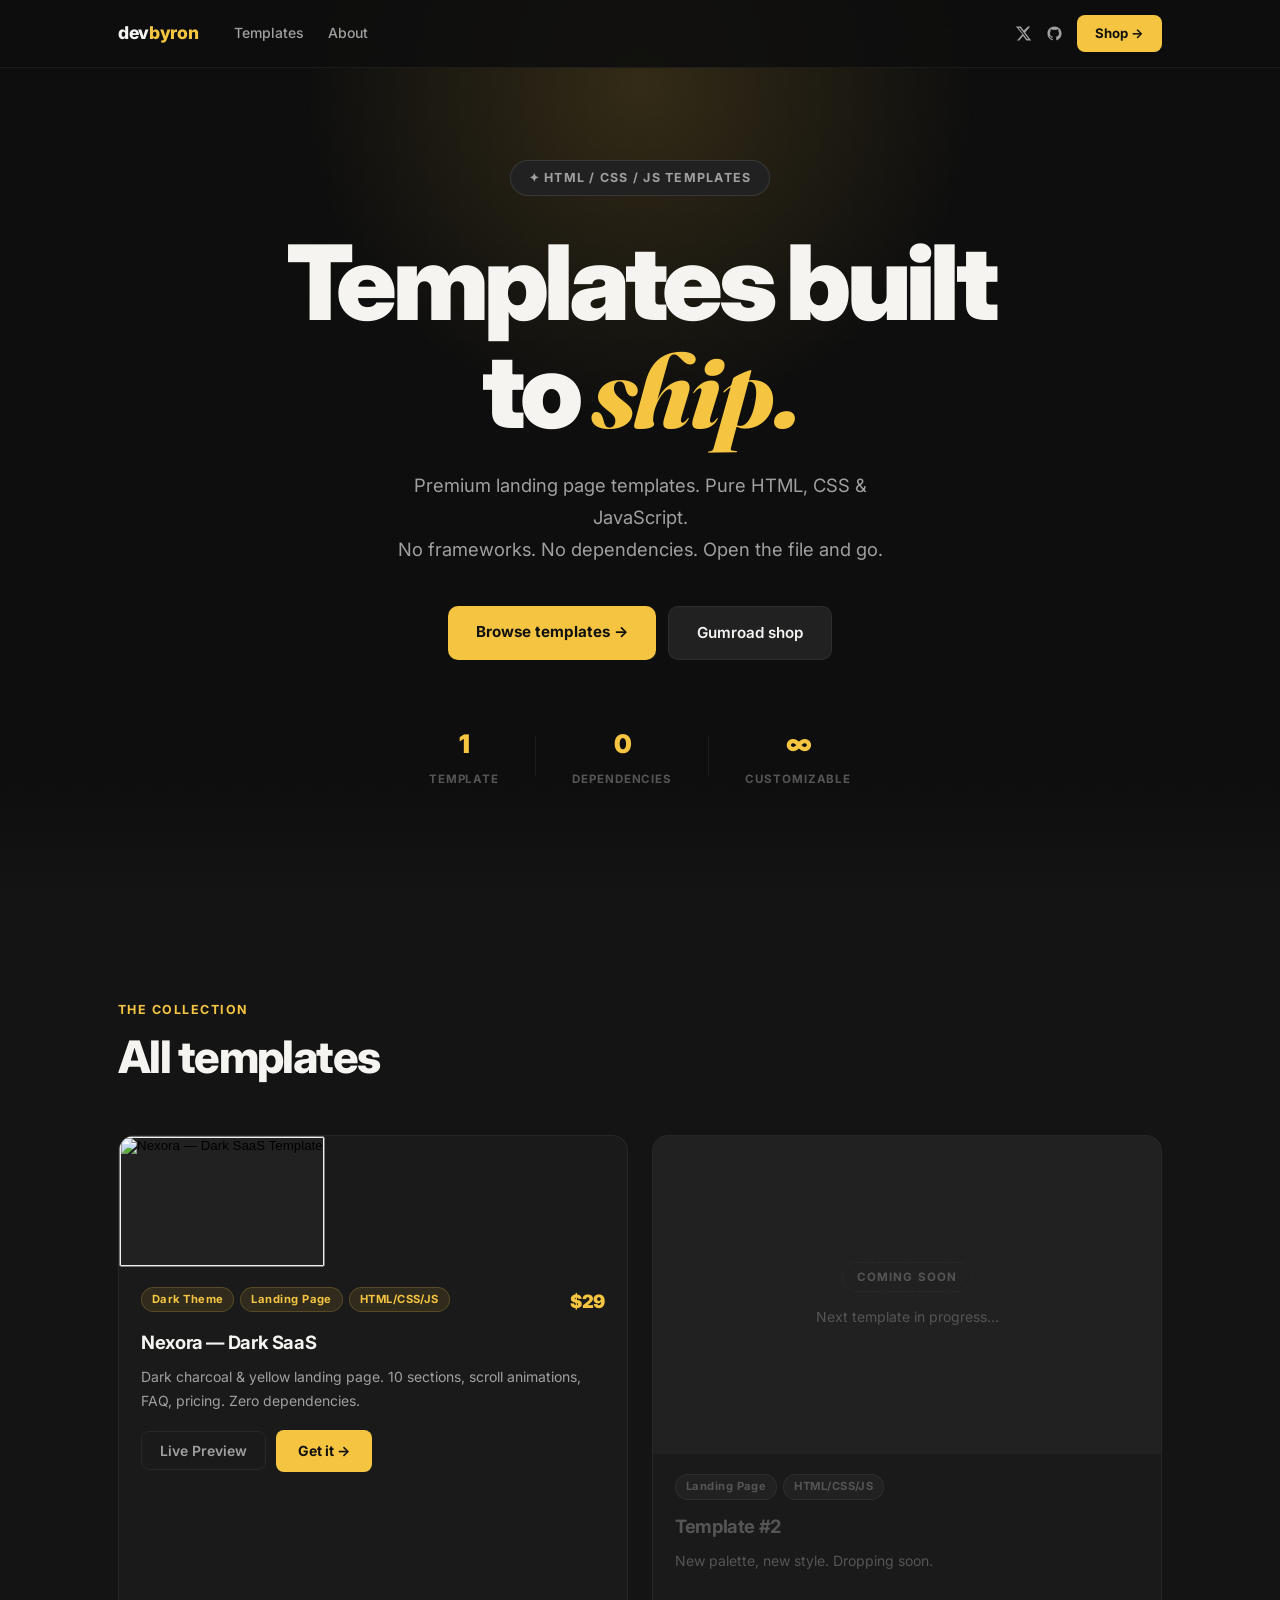
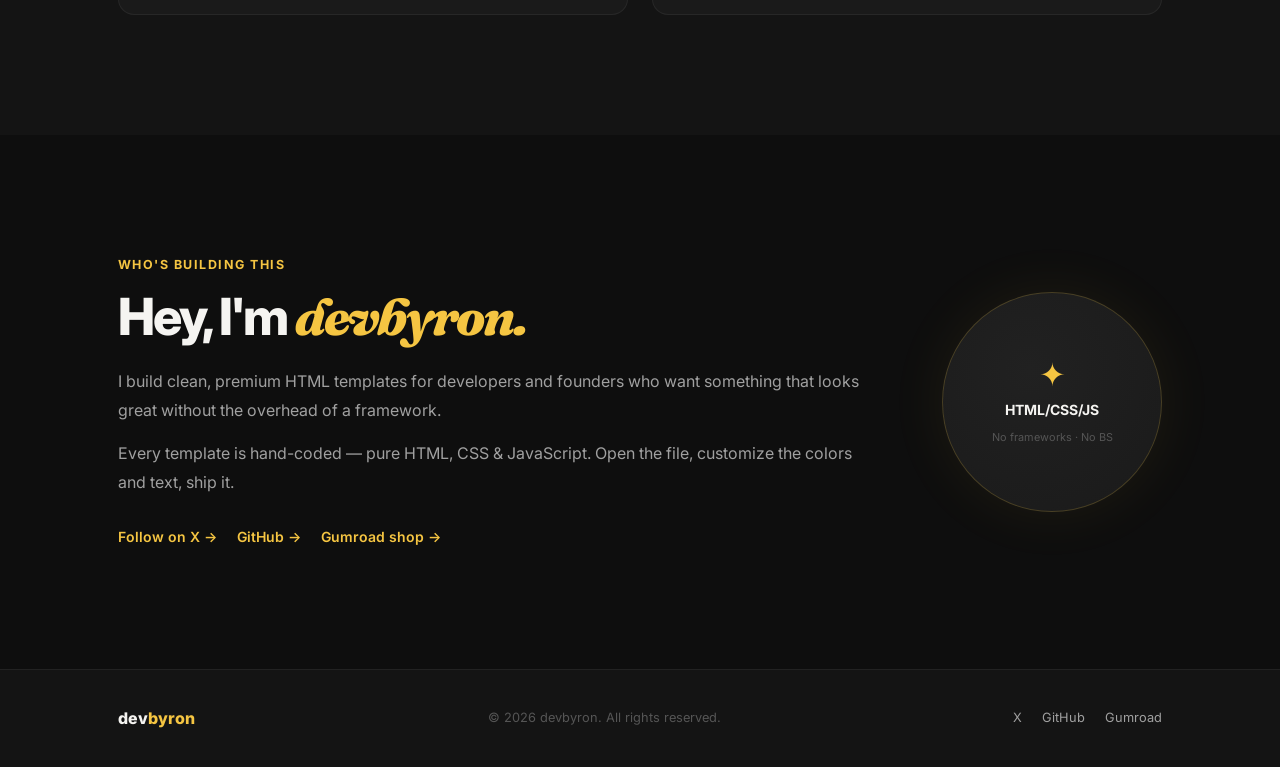
==== index.html @ 650db025 "Add files via upload" ====
<!DOCTYPE html>
<html lang="en">
<head>
  <meta charset="UTF-8">
  <meta name="viewport" content="width=device-width, initial-scale=1.0">
  <title>devbyron — HTML/CSS Templates</title>
  <meta name="description" content="Premium HTML/CSS/JS templates by devbyron. No frameworks. No dependencies. Just open and ship.">
  <link rel="preconnect" href="https://fonts.googleapis.com">
  <link rel="preconnect" href="https://fonts.gstatic.com" crossorigin>
  <link href="https://fonts.googleapis.com/css2?family=Inter:wght@400;500;600;700;800;900&family=Fraunces:ital,opsz,wght@1,9..144,700;1,9..144,800&display=swap" rel="stylesheet">
  <link rel="stylesheet" href="style.css">
</head>
<body>

<!-- ═══ NAVBAR ═══ -->
<nav class="navbar" id="navbar">
  <div class="nav-inner">
    <a href="#" class="nav-logo">dev<span>byron</span></a>
    <div class="nav-links" id="navLinks">
      <a href="#templates">Templates</a>
      <a href="#about">About</a>
    </div>
    <div class="nav-social" id="navSocial">
      <a href="https://x.com/devbyron_" target="_blank" class="social-link" aria-label="X/Twitter">
        <svg width="17" height="17" viewBox="0 0 24 24" fill="currentColor"><path d="M18.244 2.25h3.308l-7.227 8.26 8.502 11.24H16.17l-4.714-6.231-5.401 6.231H2.748l7.73-8.835L1.254 2.25H8.08l4.259 5.626L18.244 2.25zm-1.161 17.52h1.833L7.084 4.126H5.117L17.083 19.77z"/></svg>
      </a>
      <a href="https://github.com/itsdevbyron" target="_blank" class="social-link" aria-label="GitHub">
        <svg width="17" height="17" viewBox="0 0 24 24" fill="currentColor"><path d="M12 2C6.477 2 2 6.477 2 12c0 4.42 2.865 8.166 6.839 9.489.5.092.682-.217.682-.482 0-.237-.008-.866-.013-1.7-2.782.604-3.369-1.34-3.369-1.34-.454-1.156-1.11-1.463-1.11-1.463-.908-.62.069-.608.069-.608 1.003.07 1.531 1.03 1.531 1.03.892 1.529 2.341 1.087 2.91.831.092-.646.35-1.086.636-1.336-2.22-.253-4.555-1.11-4.555-4.943 0-1.091.39-1.984 1.029-2.683-.103-.253-.446-1.27.098-2.647 0 0 .84-.269 2.75 1.025A9.578 9.578 0 0112 6.836a9.59 9.59 0 012.504.337c1.909-1.294 2.747-1.025 2.747-1.025.546 1.377.202 2.394.1 2.647.64.699 1.028 1.592 1.028 2.683 0 3.842-2.339 4.687-4.566 4.935.359.309.678.919.678 1.852 0 1.336-.012 2.415-.012 2.743 0 .267.18.578.688.48C19.138 20.163 22 16.418 22 12c0-5.523-4.477-10-10-10z"/></svg>
      </a>
      <a href="https://devbyron.gumroad.com" target="_blank" class="btn-nav">Shop →</a>
    </div>
    <button class="hamburger" id="hamburger" aria-label="Menu" aria-expanded="false">
      <span></span><span></span><span></span>
    </button>
  </div>
</nav>

<!-- ═══ HERO ═══ -->
<section class="hero">
  <div class="hero-glow" id="heroGlow"></div>
  <div class="container">
    <div class="hero-badge">✦ HTML / CSS / JS Templates</div>
    <h1 class="hero-title">
      Templates built<br>to <em>ship.</em>
    </h1>
    <p class="hero-sub">
      Premium landing page templates. Pure HTML, CSS & JavaScript.<br>
      No frameworks. No dependencies. Open the file and go.
    </p>
    <div class="hero-cta">
      <a href="#templates" class="btn-primary">Browse templates →</a>
      <a href="https://devbyron.gumroad.com" target="_blank" class="btn-ghost">Gumroad shop</a>
    </div>
    <div class="hero-stats">
      <div class="hero-stat">
        <span class="stat-num">1</span>
        <span class="stat-label">Template</span>
      </div>
      <div class="hero-divider"></div>
      <div class="hero-stat">
        <span class="stat-num">0</span>
        <span class="stat-label">Dependencies</span>
      </div>
      <div class="hero-divider"></div>
      <div class="hero-stat">
        <span class="stat-num">∞</span>
        <span class="stat-label">Customizable</span>
      </div>
    </div>
  </div>
</section>

<!-- ═══ TEMPLATES ═══ -->
<section class="templates" id="templates">
  <div class="container">
    <div class="section-header">
      <p class="section-eyebrow">The collection</p>
      <h2 class="section-title">All templates</h2>
    </div>

    <div class="templates-grid">

      <!-- Card 1 — Nexora -->
      <article class="template-card">
        <button class="card-thumb-wrap" onclick="openPreview('templates/nexora/index.html', 'Nexora — Dark SaaS')">
          <div class="card-thumb">
            <img src="img/nexora.png" alt="Nexora — Dark SaaS Template">
            <div class="card-overlay">
              <span class="overlay-label">
                <svg width="14" height="14" viewBox="0 0 24 24" fill="none" stroke="currentColor" stroke-width="2.5"><polygon points="5 3 19 12 5 21 5 3"/></svg>
                Live Preview
              </span>
            </div>
          </div>
        </button>
        <div class="card-body">
          <div class="card-top">
            <div class="card-tags">
              <span class="tag">Dark Theme</span>
              <span class="tag">Landing Page</span>
              <span class="tag">HTML/CSS/JS</span>
            </div>
            <div class="card-price">$29</div>
          </div>
          <h3 class="card-title">Nexora — Dark SaaS</h3>
          <p class="card-desc">Dark charcoal & yellow landing page. 10 sections, scroll animations, FAQ, pricing. Zero dependencies.</p>
          <div class="card-actions">
            <button class="btn-preview" onclick="openPreview('templates/nexora/index.html', 'Nexora — Dark SaaS')">Live Preview</button>
            <a href="https://devbyron.gumroad.com/l/nexora" target="_blank" class="btn-buy">Get it →</a>
          </div>
        </div>
      </article>

      <!-- Coming soon card -->
      <article class="template-card template-card--soon">
        <div class="card-thumb card-thumb--soon">
          <div class="soon-content">
            <span class="soon-badge">Coming soon</span>
            <p class="soon-text">Next template in progress…</p>
          </div>
        </div>
        <div class="card-body">
          <div class="card-top">
            <div class="card-tags">
              <span class="tag tag--dim">Landing Page</span>
              <span class="tag tag--dim">HTML/CSS/JS</span>
            </div>
          </div>
          <h3 class="card-title card-title--dim">Template #2</h3>
          <p class="card-desc card-desc--dim">New palette, new style. Dropping soon.</p>
        </div>
      </article>

    </div>
  </div>
</section>

<!-- ═══ ABOUT ═══ -->
<section class="about" id="about">
  <div class="container">
    <div class="about-inner">
      <div class="about-text">
        <p class="section-eyebrow">Who's building this</p>
        <h2 class="about-title">Hey, I'm <em>devbyron.</em></h2>
        <p class="about-desc">I build clean, premium HTML templates for developers and founders who want something that looks great without the overhead of a framework.</p>
        <p class="about-desc">Every template is hand-coded — pure HTML, CSS & JavaScript. Open the file, customize the colors and text, ship it.</p>
        <div class="about-links">
          <a href="https://x.com/devbyron_" target="_blank" class="about-link">Follow on X →</a>
          <a href="https://github.com/itsdevbyron" target="_blank" class="about-link">GitHub →</a>
          <a href="https://devbyron.gumroad.com" target="_blank" class="about-link">Gumroad shop →</a>
        </div>
      </div>
      <div class="about-orb">
        <div class="orb-inner">
          <span class="orb-symbol">✦</span>
          <span class="orb-label">HTML/CSS/JS</span>
          <span class="orb-sub">No frameworks · No BS</span>
        </div>
      </div>
    </div>
  </div>
</section>

<!-- ═══ FOOTER ═══ -->
<footer class="footer">
  <div class="container">
    <div class="footer-inner">
      <a href="#" class="footer-logo">dev<span>byron</span></a>
      <p class="footer-copy">© 2026 devbyron. All rights reserved.</p>
      <div class="footer-links">
        <a href="https://x.com/devbyron_" target="_blank">X</a>
        <a href="https://github.com/itsdevbyron" target="_blank">GitHub</a>
        <a href="https://devbyron.gumroad.com" target="_blank">Gumroad</a>
      </div>
    </div>
  </div>
</footer>

<!-- ═══ PREVIEW MODAL ═══ -->
<div class="modal-overlay" id="previewModal" role="dialog" aria-modal="true" aria-label="Template preview">
  <div class="modal-inner">
    <div class="modal-bar">
      <span class="modal-title" id="modalTitle">Preview</span>
      <div class="modal-bar-actions">
        <a class="modal-open-btn" id="modalOpenBtn" href="#" target="_blank">
          <svg width="14" height="14" viewBox="0 0 24 24" fill="none" stroke="currentColor" stroke-width="2.5"><path d="M18 13v6a2 2 0 01-2 2H5a2 2 0 01-2-2V8a2 2 0 012-2h6"/><polyline points="15 3 21 3 21 9"/><line x1="10" y1="14" x2="21" y2="3"/></svg>
          Open in new tab
        </a>
        <button class="modal-close" id="modalClose" aria-label="Close preview">
          <svg width="18" height="18" viewBox="0 0 24 24" fill="none" stroke="currentColor" stroke-width="2.5"><line x1="18" y1="6" x2="6" y2="18"/><line x1="6" y1="6" x2="18" y2="18"/></svg>
        </button>
      </div>
    </div>
    <div class="modal-frame-wrap">
      <iframe class="modal-frame" id="previewFrame" title="Template preview" src="about:blank"></iframe>
    </div>
  </div>
</div>

<script src="main.js"></script>
</body>
</html>
---- style.css ----
/* ═══════════════════════════════════════════════════════════
   devbyron — Portfolio  ·  style.css
   ═══════════════════════════════════════════════════════════ */

*, *::before, *::after { box-sizing: border-box; margin: 0; padding: 0; }

:root {
  --yellow:    #F5C542;
  --yellow-10: rgba(245, 197, 66, .10);
  --yellow-20: rgba(245, 197, 66, .20);
  --yellow-30: rgba(245, 197, 66, .30);
  --bg-0:  #0e0e0e;
  --bg-1:  #141414;
  --bg-2:  #1a1a1a;
  --bg-3:  #212121;
  --bg-4:  #2a2a2a;
  --text-1: #F5F4F1;
  --text-2: #A0A0A0;
  --text-3: #555;
  --border: rgba(255, 255, 255, .06);
  --radius: 16px;
  --font:   'Inter', sans-serif;
  --serif:  'Fraunces', serif;
  --max-w:  1100px;
  --nav-h:  68px;
}

html { scroll-behavior: smooth; }

body {
  font-family: var(--font);
  background: var(--bg-0);
  color: var(--text-1);
  line-height: 1.6;
  -webkit-font-smoothing: antialiased;
}

img { display: block; width: 100%; }
a   { text-decoration: none; color: inherit; }

.container {
  max-width: var(--max-w);
  margin: 0 auto;
  padding: 0 28px;
}

/* ─── Scrollbar ─── */
::-webkit-scrollbar { width: 6px; }
::-webkit-scrollbar-track { background: var(--bg-1); }
::-webkit-scrollbar-thumb { background: var(--bg-4); border-radius: 3px; }
::-webkit-scrollbar-thumb:hover { background: var(--yellow); }

::selection { background: var(--yellow); color: #111; }

/* ═══════════════════════════════════════════════════════════
   NAVBAR
   ═══════════════════════════════════════════════════════════ */
.navbar {
  position: fixed;
  top: 0; left: 0; right: 0;
  z-index: 200;
  height: var(--nav-h);
  background: rgba(14, 14, 14, .88);
  backdrop-filter: blur(16px);
  -webkit-backdrop-filter: blur(16px);
  border-bottom: 1px solid var(--border);
  transition: box-shadow .3s;
}

.navbar.scrolled {
  box-shadow: 0 4px 40px rgba(0, 0, 0, .6);
}

.nav-inner {
  max-width: var(--max-w);
  margin: 0 auto;
  padding: 0 28px;
  height: 100%;
  display: flex;
  align-items: center;
  gap: 36px;
}

.nav-logo {
  font-size: 1.1rem;
  font-weight: 800;
  letter-spacing: -.02em;
  flex-shrink: 0;
}
.nav-logo span { color: var(--yellow); }

.nav-links {
  display: flex;
  gap: 24px;
  flex: 1;
}
.nav-links a {
  font-size: .875rem;
  font-weight: 500;
  color: var(--text-2);
  transition: color .2s;
}
.nav-links a:hover { color: var(--text-1); }

.nav-social {
  display: flex;
  align-items: center;
  gap: 14px;
  margin-left: auto;
}

.social-link {
  color: var(--text-2);
  display: flex;
  align-items: center;
  transition: color .2s;
}
.social-link:hover { color: var(--text-1); }

.btn-nav {
  background: var(--yellow);
  color: #111;
  font-size: .825rem;
  font-weight: 700;
  padding: 8px 18px;
  border-radius: 8px;
  transition: transform .2s, opacity .2s;
}
.btn-nav:hover { transform: translateY(-1px); opacity: .9; }

/* Hamburger */
.hamburger {
  display: none;
  flex-direction: column;
  gap: 5px;
  background: none;
  border: none;
  cursor: pointer;
  padding: 6px;
  margin-left: auto;
}
.hamburger span {
  display: block;
  width: 22px; height: 2px;
  background: var(--text-1);
  border-radius: 2px;
  transition: transform .3s, opacity .3s;
}

/* ═══════════════════════════════════════════════════════════
   HERO
   ═══════════════════════════════════════════════════════════ */
.hero {
  position: relative;
  overflow: hidden;
  min-height: 100vh;
  display: flex;
  align-items: center;
  padding: calc(var(--nav-h) + 80px) 0 100px;
  text-align: center;
}

/* dot grid */
.hero::before {
  content: '';
  position: absolute;
  inset: 0;
  background-image: radial-gradient(circle, rgba(255,255,255,.045) 1px, transparent 1px);
  background-size: 32px 32px;
  pointer-events: none;
}

/* bottom fade */
.hero::after {
  content: '';
  position: absolute;
  bottom: 0; left: 0; right: 0;
  height: 120px;
  background: linear-gradient(to bottom, transparent, var(--bg-1));
  pointer-events: none;
}

.hero-glow {
  position: absolute;
  width: 700px; height: 700px;
  background: radial-gradient(circle, rgba(245,197,66,.16) 0%, transparent 68%);
  border-radius: 50%;
  pointer-events: none;
  top: 0; left: 50%;
  transform: translate(-50%, -38%);
  transition: left .5s ease, top .5s ease;
}

.hero .container { position: relative; z-index: 1; }

.hero-badge {
  display: inline-block;
  background: var(--bg-3);
  border: 1px solid rgba(255,255,255,.1);
  color: var(--text-2);
  font-size: .78rem;
  font-weight: 700;
  letter-spacing: .1em;
  text-transform: uppercase;
  padding: 7px 18px;
  border-radius: 100px;
  margin-bottom: 32px;
}

.hero-title {
  font-size: clamp(3.2rem, 9vw, 6.5rem);
  font-weight: 900;
  line-height: 1.04;
  letter-spacing: -.045em;
  margin-bottom: 24px;
}
.hero-title em {
  font-family: var(--serif);
  font-style: italic;
  color: var(--yellow);
  font-weight: 800;
  letter-spacing: -.02em;
}

.hero-sub {
  font-size: clamp(1rem, 2vw, 1.15rem);
  color: var(--text-2);
  line-height: 1.75;
  max-width: 500px;
  margin: 0 auto 40px;
}

.hero-cta {
  display: flex;
  gap: 12px;
  justify-content: center;
  flex-wrap: wrap;
  margin-bottom: 64px;
}

.btn-primary {
  background: var(--yellow);
  color: #111;
  font-size: .95rem;
  font-weight: 700;
  padding: 14px 28px;
  border-radius: 10px;
  transition: transform .2s, box-shadow .2s;
}
.btn-primary:hover {
  transform: translateY(-2px);
  box-shadow: 0 8px 32px var(--yellow-30);
}

.btn-ghost {
  background: var(--bg-3);
  color: var(--text-1);
  font-size: .95rem;
  font-weight: 600;
  padding: 14px 28px;
  border-radius: 10px;
  border: 1px solid var(--border);
  transition: border-color .2s, background .2s;
}
.btn-ghost:hover {
  border-color: rgba(255,255,255,.18);
  background: var(--bg-4);
}

.hero-stats {
  display: flex;
  align-items: center;
  justify-content: center;
  gap: 36px;
}
.hero-stat {
  display: flex;
  flex-direction: column;
  align-items: center;
  gap: 5px;
}
.stat-num {
  font-size: 1.6rem;
  font-weight: 900;
  color: var(--yellow);
  letter-spacing: -.04em;
}
.stat-label {
  font-size: .72rem;
  font-weight: 700;
  color: var(--text-3);
  text-transform: uppercase;
  letter-spacing: .08em;
}
.hero-divider {
  width: 1px; height: 40px;
  background: var(--border);
}

/* ═══════════════════════════════════════════════════════════
   SHARED SECTION STYLES
   ═══════════════════════════════════════════════════════════ */
.section-eyebrow {
  font-size: .78rem;
  font-weight: 700;
  text-transform: uppercase;
  letter-spacing: .12em;
  color: var(--yellow);
  margin-bottom: 12px;
}
.section-title {
  font-size: clamp(1.8rem, 4vw, 2.8rem);
  font-weight: 800;
  letter-spacing: -.035em;
  line-height: 1.15;
}
.section-header {
  margin-bottom: 52px;
}

/* ═══════════════════════════════════════════════════════════
   TEMPLATES SECTION
   ═══════════════════════════════════════════════════════════ */
.templates {
  padding: 100px 0 120px;
  background: var(--bg-1);
}

.templates-grid {
  display: grid;
  grid-template-columns: repeat(auto-fill, minmax(340px, 1fr));
  gap: 24px;
}

/* ─── Template Card ─── */
.template-card {
  background: var(--bg-2);
  border: 1px solid var(--border);
  border-radius: var(--radius);
  overflow: hidden;
  transition: transform .3s, border-color .3s, box-shadow .3s;
}
.template-card:hover {
  transform: translateY(-5px);
  border-color: var(--yellow-20);
  box-shadow: 0 20px 60px rgba(0,0,0,.5), 0 0 0 1px var(--yellow-10);
}

.card-thumb-wrap { display: block; }

.card-thumb {
  position: relative;
  aspect-ratio: 16 / 10;
  overflow: hidden;
  background: var(--bg-3);
}
.card-thumb img {
  width: 100%; height: 100%;
  object-fit: cover;
  transition: transform .5s ease;
}
.template-card:hover .card-thumb img {
  transform: scale(1.04);
}

.card-overlay {
  position: absolute;
  inset: 0;
  background: rgba(0, 0, 0, .65);
  display: flex;
  align-items: center;
  justify-content: center;
  opacity: 0;
  transition: opacity .25s;
}
.template-card:hover .card-overlay {
  opacity: 1;
}
.overlay-label {
  background: var(--yellow);
  color: #111;
  font-size: .875rem;
  font-weight: 700;
  padding: 10px 22px;
  border-radius: 8px;
  transform: translateY(6px);
  transition: transform .25s;
}
.template-card:hover .overlay-label {
  transform: translateY(0);
}

.card-body {
  padding: 20px 22px 24px;
}
.card-top {
  display: flex;
  align-items: flex-start;
  justify-content: space-between;
  gap: 12px;
  margin-bottom: 12px;
}
.card-tags {
  display: flex;
  flex-wrap: wrap;
  gap: 6px;
}
.tag {
  font-size: .7rem;
  font-weight: 700;
  letter-spacing: .04em;
  color: var(--yellow);
  background: var(--yellow-10);
  border: 1px solid var(--yellow-20);
  padding: 3px 10px;
  border-radius: 100px;
}
.tag--dim {
  color: var(--text-3);
  background: rgba(255,255,255,.03);
  border-color: var(--border);
}
.card-price {
  font-size: 1.15rem;
  font-weight: 900;
  color: var(--yellow);
  flex-shrink: 0;
  letter-spacing: -.02em;
}
.card-title {
  font-size: 1.15rem;
  font-weight: 700;
  letter-spacing: -.02em;
  margin-bottom: 8px;
}
.card-title--dim { color: var(--text-3); }
.card-desc {
  font-size: .875rem;
  color: var(--text-2);
  line-height: 1.65;
  margin-bottom: 18px;
}
.card-desc--dim { color: var(--text-3); }

.btn-buy {
  display: inline-block;
  background: var(--yellow);
  color: #111;
  font-size: .875rem;
  font-weight: 700;
  padding: 10px 22px;
  border-radius: 8px;
  transition: transform .2s, box-shadow .2s;
}
.btn-buy:hover {
  transform: translateY(-1px);
  box-shadow: 0 6px 20px var(--yellow-30);
}

/* ─── Coming soon card ─── */
.template-card--soon {
  cursor: default;
  opacity: .7;
}
.template-card--soon:hover {
  transform: none;
  border-color: var(--border);
  box-shadow: none;
}
.card-thumb--soon {
  background: var(--bg-3);
  display: flex;
  align-items: center;
  justify-content: center;
}
.soon-content {
  text-align: center;
  padding: 32px 20px;
}
.soon-badge {
  display: inline-block;
  font-size: .72rem;
  font-weight: 700;
  text-transform: uppercase;
  letter-spacing: .1em;
  color: var(--text-3);
  border: 1px dashed var(--bg-4);
  padding: 5px 14px;
  border-radius: 100px;
  margin-bottom: 14px;
  animation: pulse-border 2.5s ease-in-out infinite;
}
@keyframes pulse-border {
  0%, 100% { border-color: var(--bg-4); }
  50% { border-color: var(--text-3); }
}
.soon-text {
  font-size: .875rem;
  color: var(--text-3);
}

/* ═══════════════════════════════════════════════════════════
   ABOUT
   ═══════════════════════════════════════════════════════════ */
.about {
  padding: 120px 0;
  background: var(--bg-0);
}
.about-inner {
  display: flex;
  align-items: center;
  gap: 80px;
}
.about-text { flex: 1; }

.about-title {
  font-size: clamp(2.2rem, 5vw, 3.2rem);
  font-weight: 800;
  letter-spacing: -.04em;
  line-height: 1.15;
  margin-bottom: 20px;
}
.about-title em {
  font-family: var(--serif);
  font-style: italic;
  color: var(--yellow);
}

.about-desc {
  font-size: 1rem;
  color: var(--text-2);
  line-height: 1.8;
  margin-bottom: 14px;
}
.about-links {
  display: flex;
  gap: 20px;
  flex-wrap: wrap;
  margin-top: 30px;
}
.about-link {
  font-size: .875rem;
  font-weight: 600;
  color: var(--yellow);
  transition: opacity .2s;
}
.about-link:hover { opacity: .7; }

/* Orb */
.about-orb {
  flex-shrink: 0;
  width: 220px; height: 220px;
}
.orb-inner {
  width: 100%; height: 100%;
  border-radius: 50%;
  border: 1px solid rgba(245,197,66,.2);
  background: radial-gradient(circle at 40% 35%, var(--bg-3), var(--bg-2));
  display: flex;
  flex-direction: column;
  align-items: center;
  justify-content: center;
  gap: 8px;
  box-shadow: 0 0 60px rgba(245,197,66,.07);
  animation: orb-float 4s ease-in-out infinite;
}
@keyframes orb-float {
  0%, 100% { transform: translateY(0); }
  50% { transform: translateY(-10px); }
}
.orb-symbol {
  font-size: 2rem;
  color: var(--yellow);
  line-height: 1;
}
.orb-label {
  font-size: .875rem;
  font-weight: 700;
  color: var(--text-1);
}
.orb-sub {
  font-size: .68rem;
  color: var(--text-3);
  text-align: center;
  padding: 0 20px;
  line-height: 1.5;
}

/* ═══════════════════════════════════════════════════════════
   FOOTER
   ═══════════════════════════════════════════════════════════ */
.footer {
  padding: 36px 0;
  background: var(--bg-1);
  border-top: 1px solid var(--border);
}
.footer-inner {
  display: flex;
  align-items: center;
  justify-content: space-between;
  gap: 20px;
  flex-wrap: wrap;
}
.footer-logo {
  font-size: 1rem;
  font-weight: 800;
}
.footer-logo span { color: var(--yellow); }

.footer-copy {
  font-size: .8rem;
  color: var(--text-3);
}
.footer-links {
  display: flex;
  gap: 20px;
}
.footer-links a {
  font-size: .8rem;
  color: var(--text-2);
  transition: color .2s;
}
.footer-links a:hover { color: var(--text-1); }

/* ─── Card actions (two buttons) ─── */
.card-actions {
  display: flex;
  gap: 10px;
  align-items: center;
}

.btn-preview {
  background: none;
  border: 1px solid var(--border);
  color: var(--text-2);
  font-family: var(--font);
  font-size: .875rem;
  font-weight: 600;
  padding: 10px 18px;
  border-radius: 8px;
  cursor: pointer;
  transition: border-color .2s, color .2s, background .2s;
}
.btn-preview:hover {
  border-color: rgba(255,255,255,.2);
  color: var(--text-1);
  background: var(--bg-3);
}

/* ═══════════════════════════════════════════════════════════
   PREVIEW MODAL
   ═══════════════════════════════════════════════════════════ */
.modal-overlay {
  position: fixed;
  inset: 0;
  z-index: 500;
  background: rgba(0, 0, 0, .85);
  backdrop-filter: blur(6px);
  display: flex;
  align-items: center;
  justify-content: center;
  padding: 16px;
  opacity: 0;
  pointer-events: none;
  transition: opacity .25s;
}
.modal-overlay.open {
  opacity: 1;
  pointer-events: all;
}

.modal-inner {
  width: 100%;
  max-width: 1200px;
  height: 90vh;
  background: var(--bg-2);
  border: 1px solid rgba(255,255,255,.1);
  border-radius: 16px;
  overflow: hidden;
  display: flex;
  flex-direction: column;
  transform: translateY(20px) scale(.98);
  transition: transform .3s cubic-bezier(.34,1.56,.64,1);
  box-shadow: 0 32px 80px rgba(0,0,0,.8);
}
.modal-overlay.open .modal-inner {
  transform: translateY(0) scale(1);
}

.modal-bar {
  display: flex;
  align-items: center;
  justify-content: space-between;
  padding: 12px 20px;
  background: var(--bg-3);
  border-bottom: 1px solid var(--border);
  flex-shrink: 0;
  gap: 12px;
}

.modal-title {
  font-size: .875rem;
  font-weight: 700;
  color: var(--text-2);
  flex: 1;
}

.modal-bar-actions {
  display: flex;
  align-items: center;
  gap: 12px;
}

.modal-open-btn {
  display: flex;
  align-items: center;
  gap: 6px;
  font-size: .78rem;
  font-weight: 600;
  color: var(--text-2);
  background: var(--bg-4);
  border: 1px solid var(--border);
  padding: 6px 12px;
  border-radius: 6px;
  transition: color .2s, border-color .2s;
}
.modal-open-btn:hover {
  color: var(--text-1);
  border-color: rgba(255,255,255,.2);
}

.modal-close {
  background: none;
  border: none;
  color: var(--text-2);
  cursor: pointer;
  display: flex;
  align-items: center;
  justify-content: center;
  width: 32px; height: 32px;
  border-radius: 6px;
  transition: color .2s, background .2s;
}
.modal-close:hover {
  color: var(--text-1);
  background: var(--bg-4);
}

.modal-frame-wrap {
  flex: 1;
  overflow: hidden;
  position: relative;
}

.modal-frame {
  width: 100%;
  height: 100%;
  border: none;
  display: block;
}

/* ═══════════════════════════════════════════════════════════
   SCROLL REVEAL
   ═══════════════════════════════════════════════════════════ */
.reveal {
  opacity: 0;
  transform: translateY(24px);
  transition: opacity .6s ease var(--d, 0s), transform .6s ease var(--d, 0s);
}
.reveal.in {
  opacity: 1;
  transform: translateY(0);
}

/* ═══════════════════════════════════════════════════════════
   RESPONSIVE
   ═══════════════════════════════════════════════════════════ */
@media (max-width: 768px) {
  .nav-links,
  .nav-social { display: none; }
  .hamburger { display: flex; }

  .templates-grid {
    grid-template-columns: 1fr;
  }
  .about-inner {
    flex-direction: column;
    gap: 48px;
  }
  .about-orb {
    width: 160px; height: 160px;
  }
  .footer-inner {
    flex-direction: column;
    text-align: center;
  }
  .hero-stats { gap: 20px; }
}

@media (max-width: 480px) {
  .hero-cta { flex-direction: column; align-items: center; }
  .hero-stats { flex-direction: column; gap: 16px; }
  .hero-divider { width: 40px; height: 1px; }
}
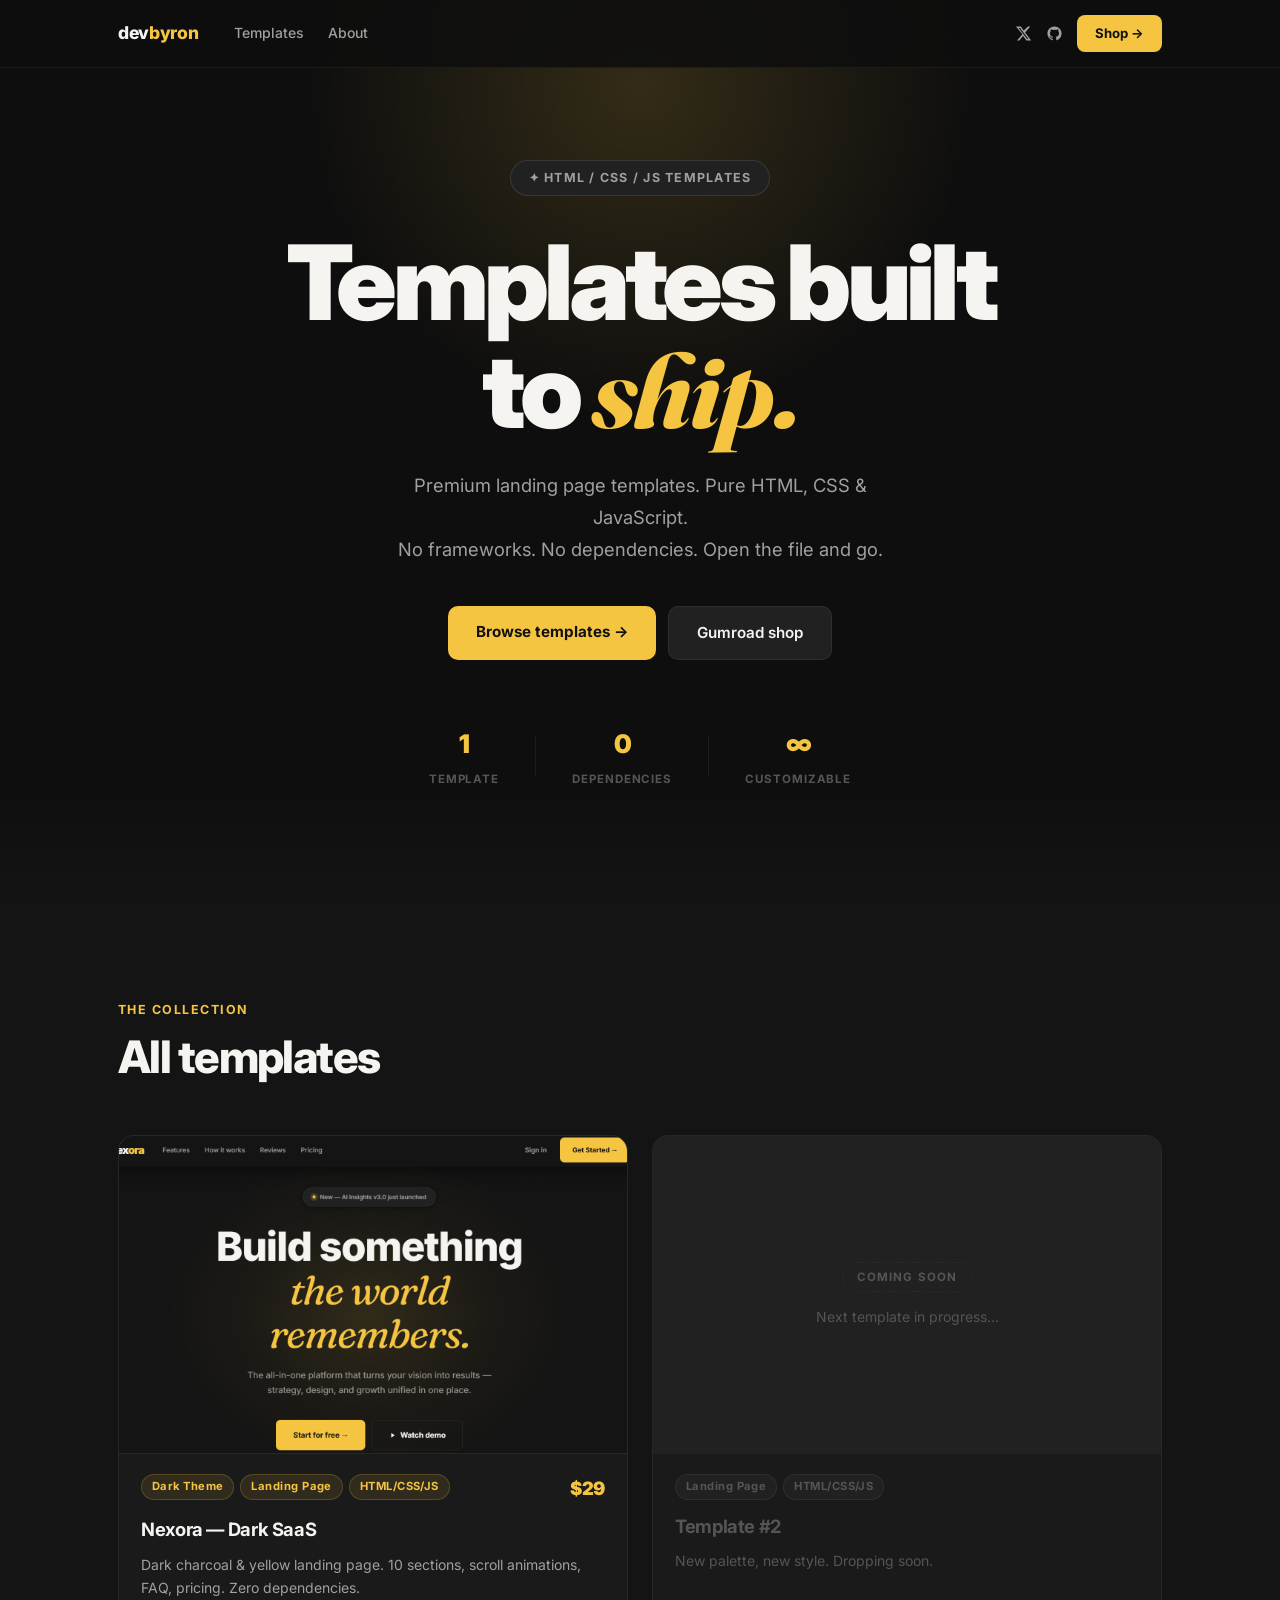
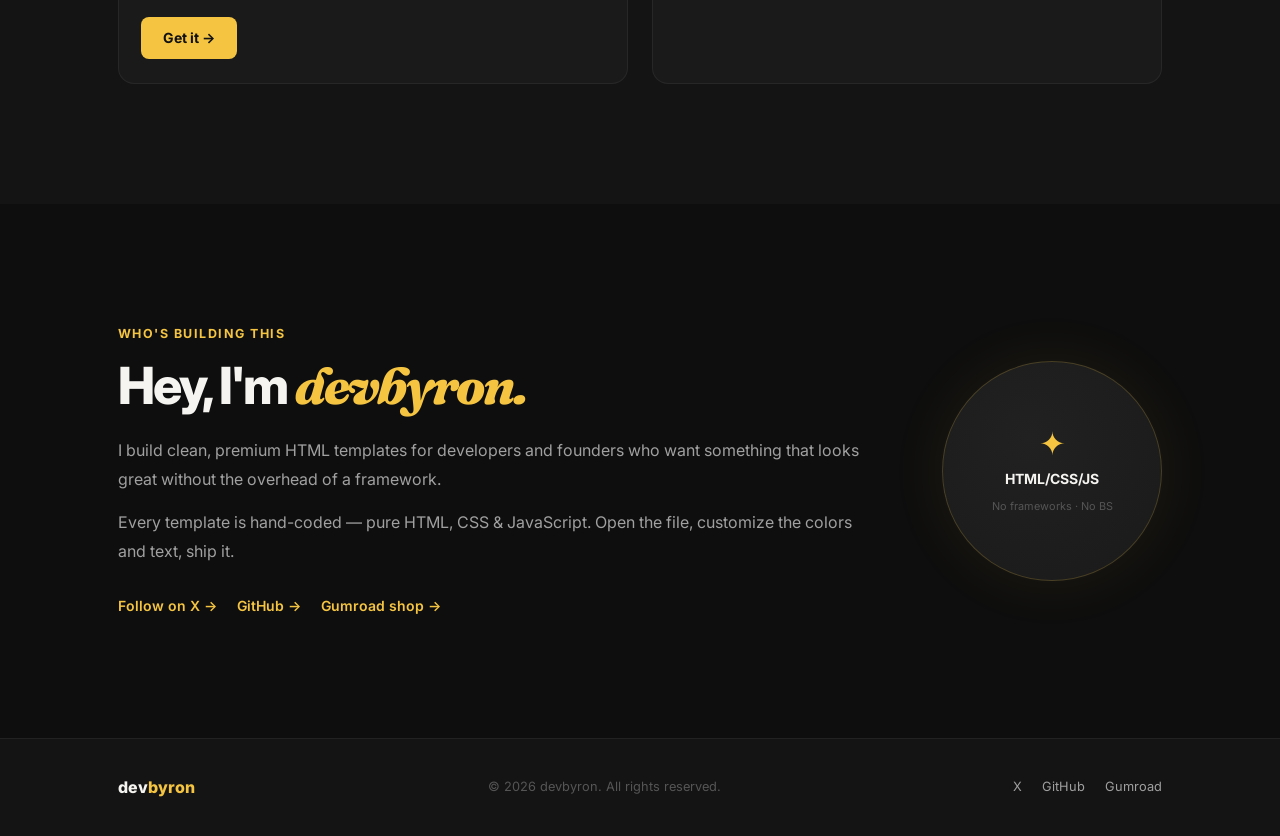
==== commit 0ac852e3: "Add files via upload" ====
--- a/index.html
+++ b/index.html
@@ -82,17 +82,14 @@
 
       <!-- Card 1 — Nexora -->
       <article class="template-card">
-        <button class="card-thumb-wrap" onclick="openPreview('templates/nexora/index.html', 'Nexora — Dark SaaS')">
+        <a href="https://devbyron.gumroad.com/l/nexora" target="_blank" class="card-thumb-wrap">
           <div class="card-thumb">
             <img src="img/nexora.png" alt="Nexora — Dark SaaS Template">
             <div class="card-overlay">
-              <span class="overlay-label">
-                <svg width="14" height="14" viewBox="0 0 24 24" fill="none" stroke="currentColor" stroke-width="2.5"><polygon points="5 3 19 12 5 21 5 3"/></svg>
-                Live Preview
-              </span>
+              <span class="overlay-label">Get it →</span>
             </div>
           </div>
-        </button>
+        </a>
         <div class="card-body">
           <div class="card-top">
             <div class="card-tags">
@@ -104,10 +101,7 @@
           </div>
           <h3 class="card-title">Nexora — Dark SaaS</h3>
           <p class="card-desc">Dark charcoal & yellow landing page. 10 sections, scroll animations, FAQ, pricing. Zero dependencies.</p>
-          <div class="card-actions">
-            <button class="btn-preview" onclick="openPreview('templates/nexora/index.html', 'Nexora — Dark SaaS')">Live Preview</button>
-            <a href="https://devbyron.gumroad.com/l/nexora" target="_blank" class="btn-buy">Get it →</a>
-          </div>
+          <a href="https://devbyron.gumroad.com/l/nexora" target="_blank" class="btn-buy">Get it →</a>
         </div>
       </article>
 
@@ -176,27 +170,6 @@
   </div>
 </footer>
 
-<!-- ═══ PREVIEW MODAL ═══ -->
-<div class="modal-overlay" id="previewModal" role="dialog" aria-modal="true" aria-label="Template preview">
-  <div class="modal-inner">
-    <div class="modal-bar">
-      <span class="modal-title" id="modalTitle">Preview</span>
-      <div class="modal-bar-actions">
-        <a class="modal-open-btn" id="modalOpenBtn" href="#" target="_blank">
-          <svg width="14" height="14" viewBox="0 0 24 24" fill="none" stroke="currentColor" stroke-width="2.5"><path d="M18 13v6a2 2 0 01-2 2H5a2 2 0 01-2-2V8a2 2 0 012-2h6"/><polyline points="15 3 21 3 21 9"/><line x1="10" y1="14" x2="21" y2="3"/></svg>
-          Open in new tab
-        </a>
-        <button class="modal-close" id="modalClose" aria-label="Close preview">
-          <svg width="18" height="18" viewBox="0 0 24 24" fill="none" stroke="currentColor" stroke-width="2.5"><line x1="18" y1="6" x2="6" y2="18"/><line x1="6" y1="6" x2="18" y2="18"/></svg>
-        </button>
-      </div>
-    </div>
-    <div class="modal-frame-wrap">
-      <iframe class="modal-frame" id="previewFrame" title="Template preview" src="about:blank"></iframe>
-    </div>
-  </div>
-</div>
-
 <script src="main.js"></script>
 </body>
 </html>
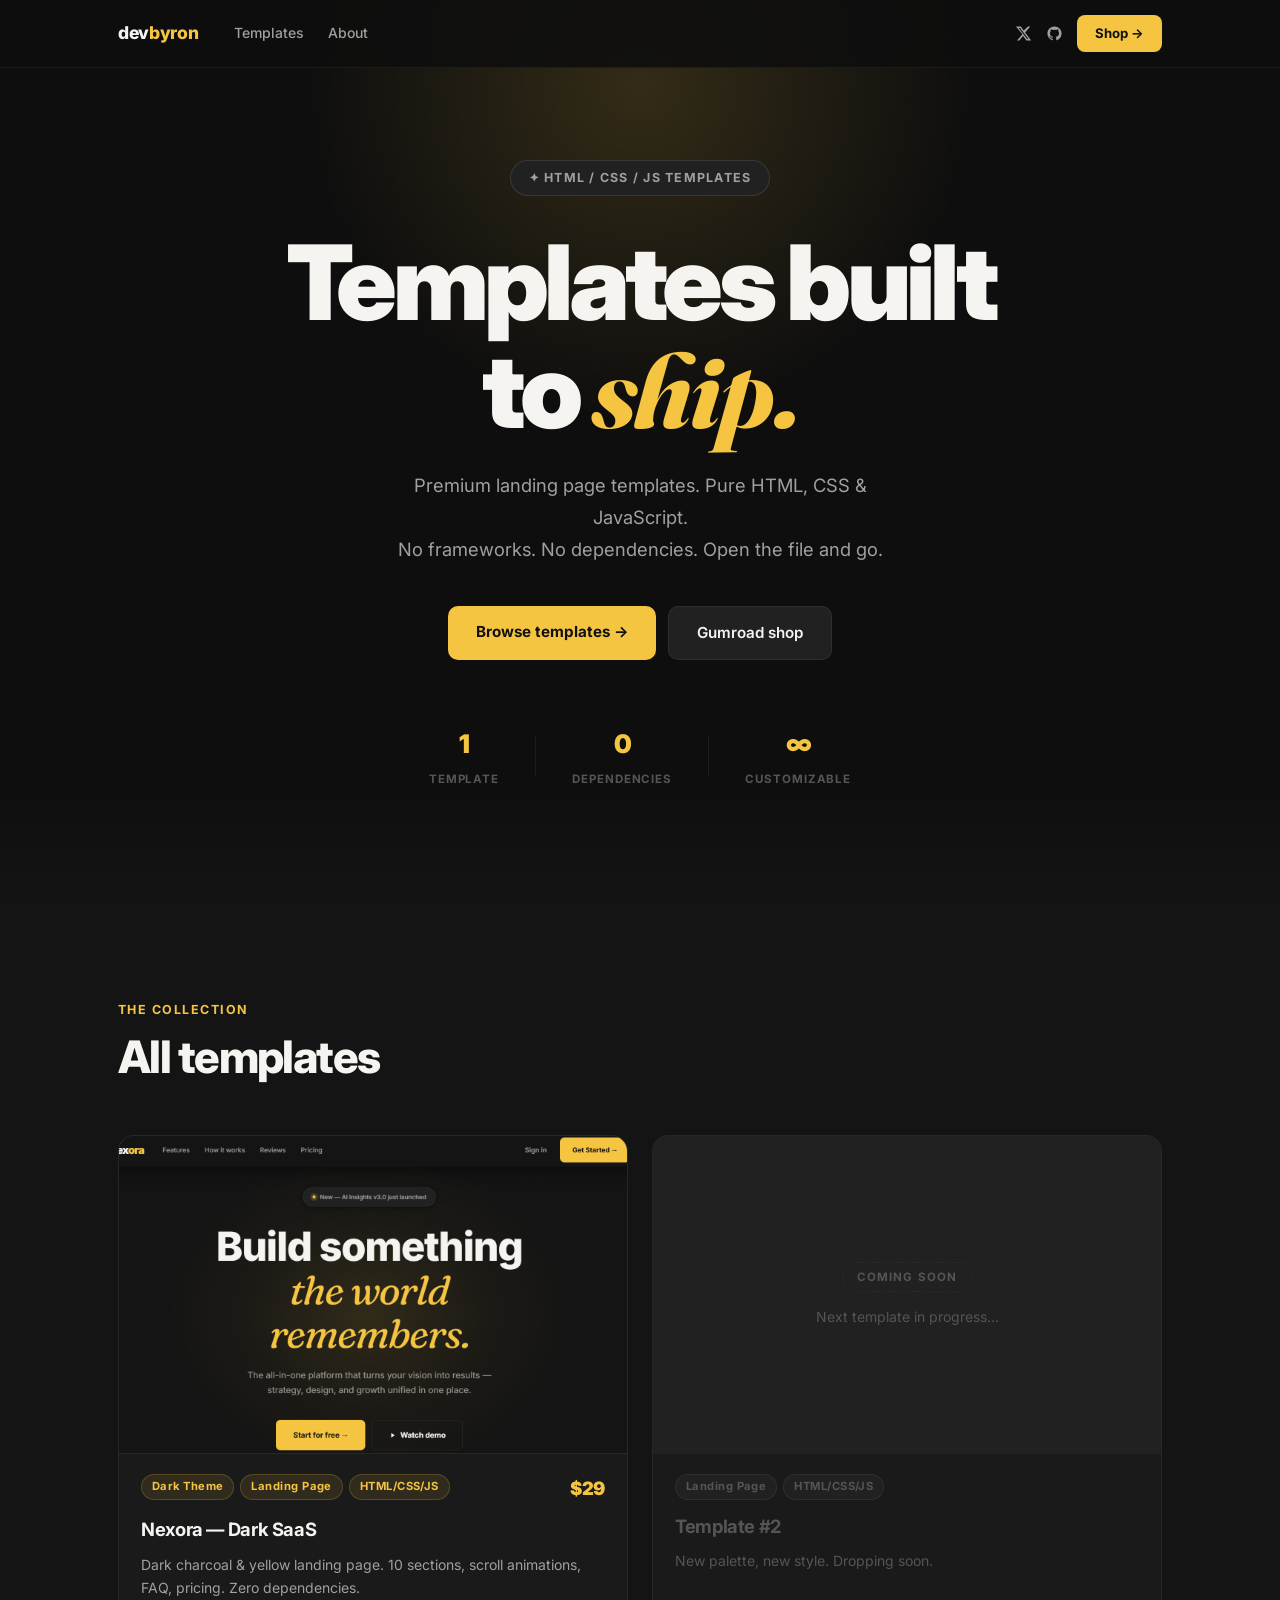
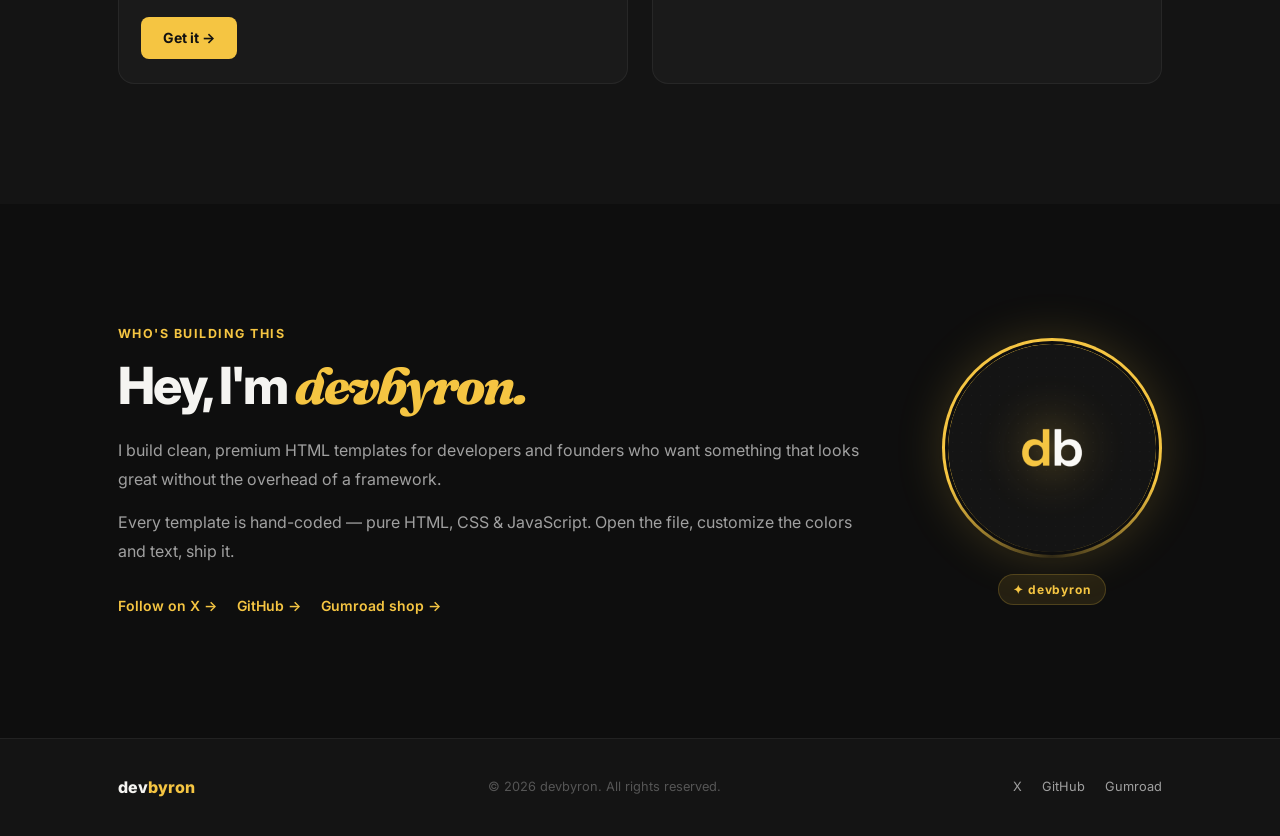
==== commit 16553701: "Add files via upload" ====
--- a/index.html
+++ b/index.html
@@ -8,6 +8,7 @@
   <link rel="preconnect" href="https://fonts.googleapis.com">
   <link rel="preconnect" href="https://fonts.gstatic.com" crossorigin>
   <link href="https://fonts.googleapis.com/css2?family=Inter:wght@400;500;600;700;800;900&family=Fraunces:ital,opsz,wght@1,9..144,700;1,9..144,800&display=swap" rel="stylesheet">
+  <link rel="icon" type="image/svg+xml" href="favicon.svg">
   <link rel="stylesheet" href="style.css">
 </head>
 <body>
@@ -144,12 +145,11 @@
           <a href="https://devbyron.gumroad.com" target="_blank" class="about-link">Gumroad shop →</a>
         </div>
       </div>
-      <div class="about-orb">
-        <div class="orb-inner">
-          <span class="orb-symbol">✦</span>
-          <span class="orb-label">HTML/CSS/JS</span>
-          <span class="orb-sub">No frameworks · No BS</span>
+      <div class="about-photo">
+        <div class="photo-ring">
+          <img src="img/avatar.png" alt="devbyron" class="photo-img">
         </div>
+        <div class="photo-badge">✦ devbyron</div>
       </div>
     </div>
   </div>
--- a/style.css
+++ b/style.css
@@ -546,44 +546,46 @@
 }
 .about-link:hover { opacity: .7; }
 
-/* Orb */
-.about-orb {
+/* Photo */
+.about-photo {
   flex-shrink: 0;
+  display: flex;
+  flex-direction: column;
+  align-items: center;
+  gap: 16px;
+  animation: orb-float 5s ease-in-out infinite;
+}
+@keyframes orb-float {
+  0%, 100% { transform: translateY(0); }
+  50%       { transform: translateY(-10px); }
+}
+.photo-ring {
   width: 220px; height: 220px;
-}
-.orb-inner {
+  border-radius: 50%;
+  padding: 3px;
+  background: conic-gradient(
+    var(--yellow) 0%, var(--yellow) 30%,
+    rgba(245,197,66,.15) 50%,
+    var(--yellow) 70%, var(--yellow) 100%
+  );
+  box-shadow: 0 0 48px rgba(245,197,66,.18);
+}
+.photo-img {
   width: 100%; height: 100%;
   border-radius: 50%;
-  border: 1px solid rgba(245,197,66,.2);
-  background: radial-gradient(circle at 40% 35%, var(--bg-3), var(--bg-2));
-  display: flex;
-  flex-direction: column;
-  align-items: center;
-  justify-content: center;
-  gap: 8px;
-  box-shadow: 0 0 60px rgba(245,197,66,.07);
-  animation: orb-float 4s ease-in-out infinite;
-}
-@keyframes orb-float {
-  0%, 100% { transform: translateY(0); }
-  50% { transform: translateY(-10px); }
-}
-.orb-symbol {
-  font-size: 2rem;
+  object-fit: cover;
+  border: 3px solid var(--bg-0);
+  display: block;
+}
+.photo-badge {
+  font-size: .75rem;
+  font-weight: 700;
+  letter-spacing: .08em;
   color: var(--yellow);
-  line-height: 1;
-}
-.orb-label {
-  font-size: .875rem;
-  font-weight: 700;
-  color: var(--text-1);
-}
-.orb-sub {
-  font-size: .68rem;
-  color: var(--text-3);
-  text-align: center;
-  padding: 0 20px;
-  line-height: 1.5;
+  background: var(--yellow-10);
+  border: 1px solid var(--yellow-20);
+  border-radius: 999px;
+  padding: 5px 14px;
 }
 
 /* ═══════════════════════════════════════════════════════════
@@ -787,7 +789,7 @@
     flex-direction: column;
     gap: 48px;
   }
-  .about-orb {
+  .photo-ring {
     width: 160px; height: 160px;
   }
   .footer-inner {
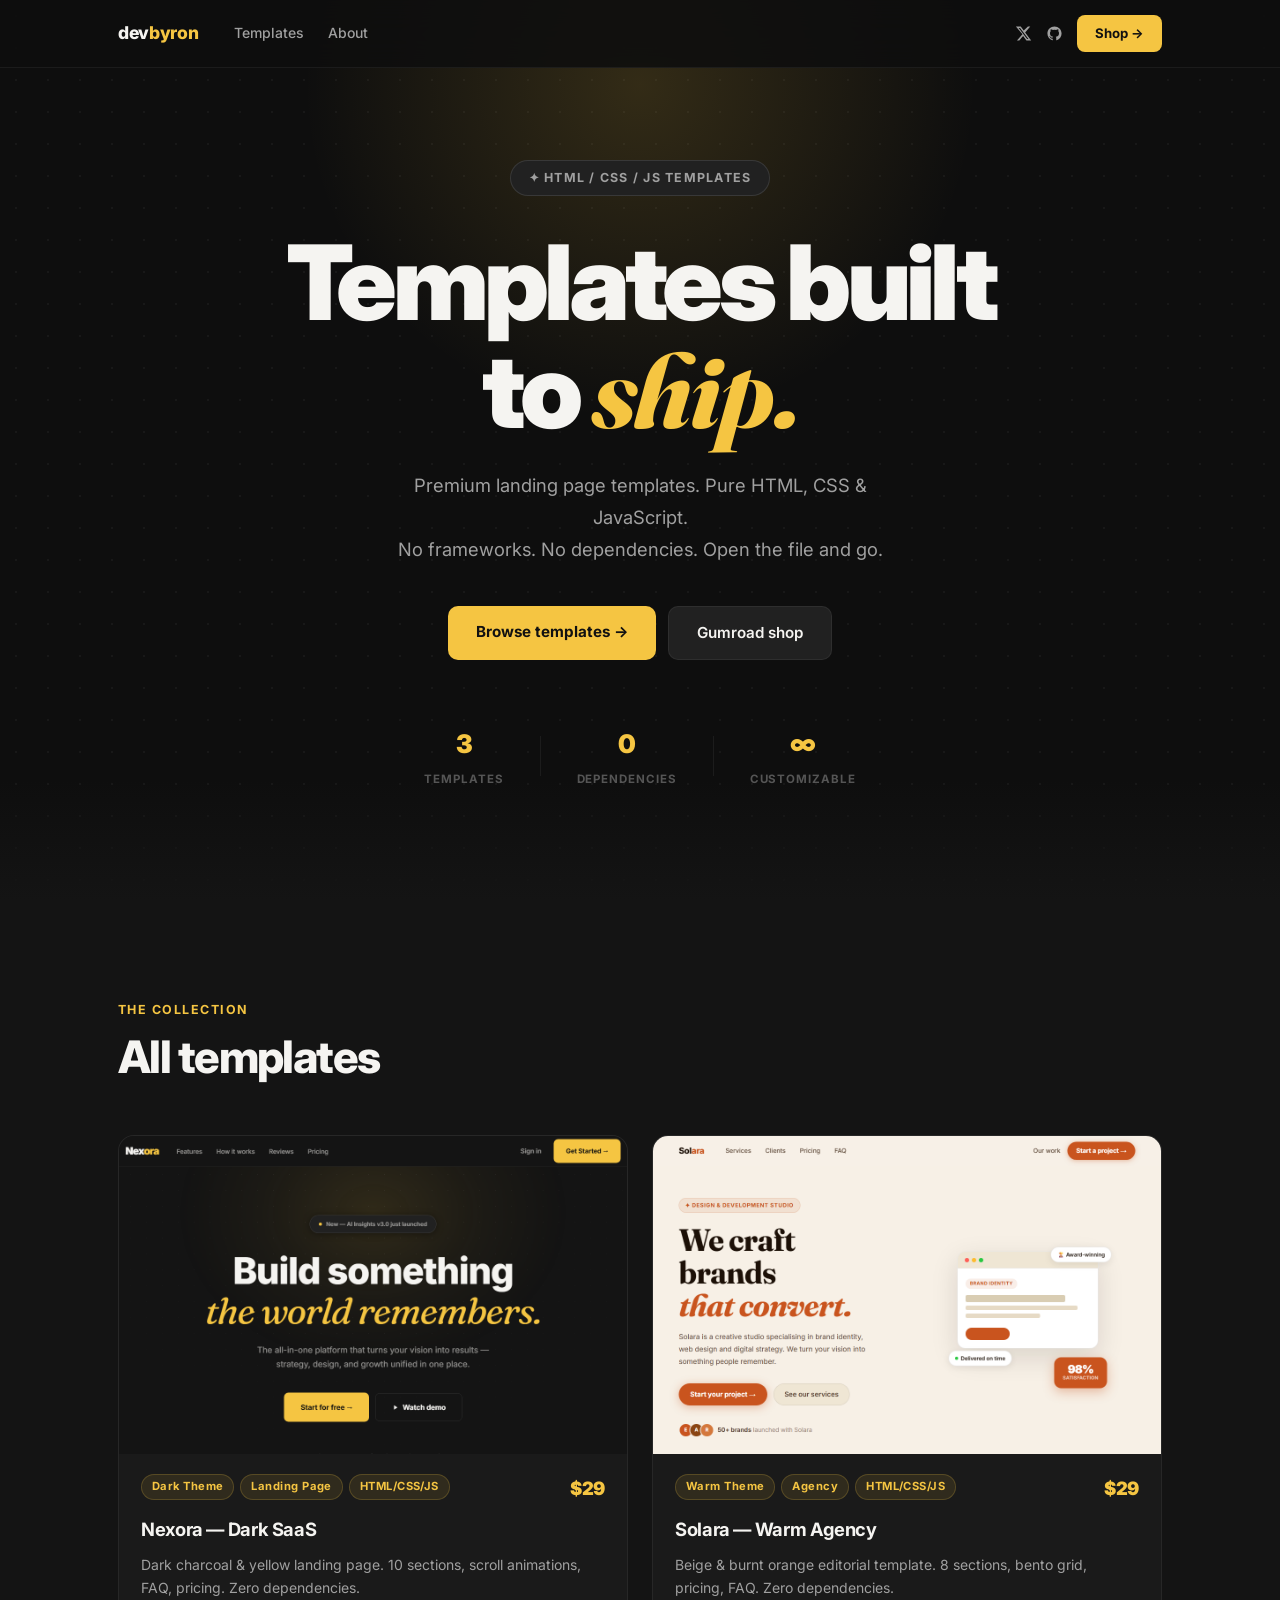
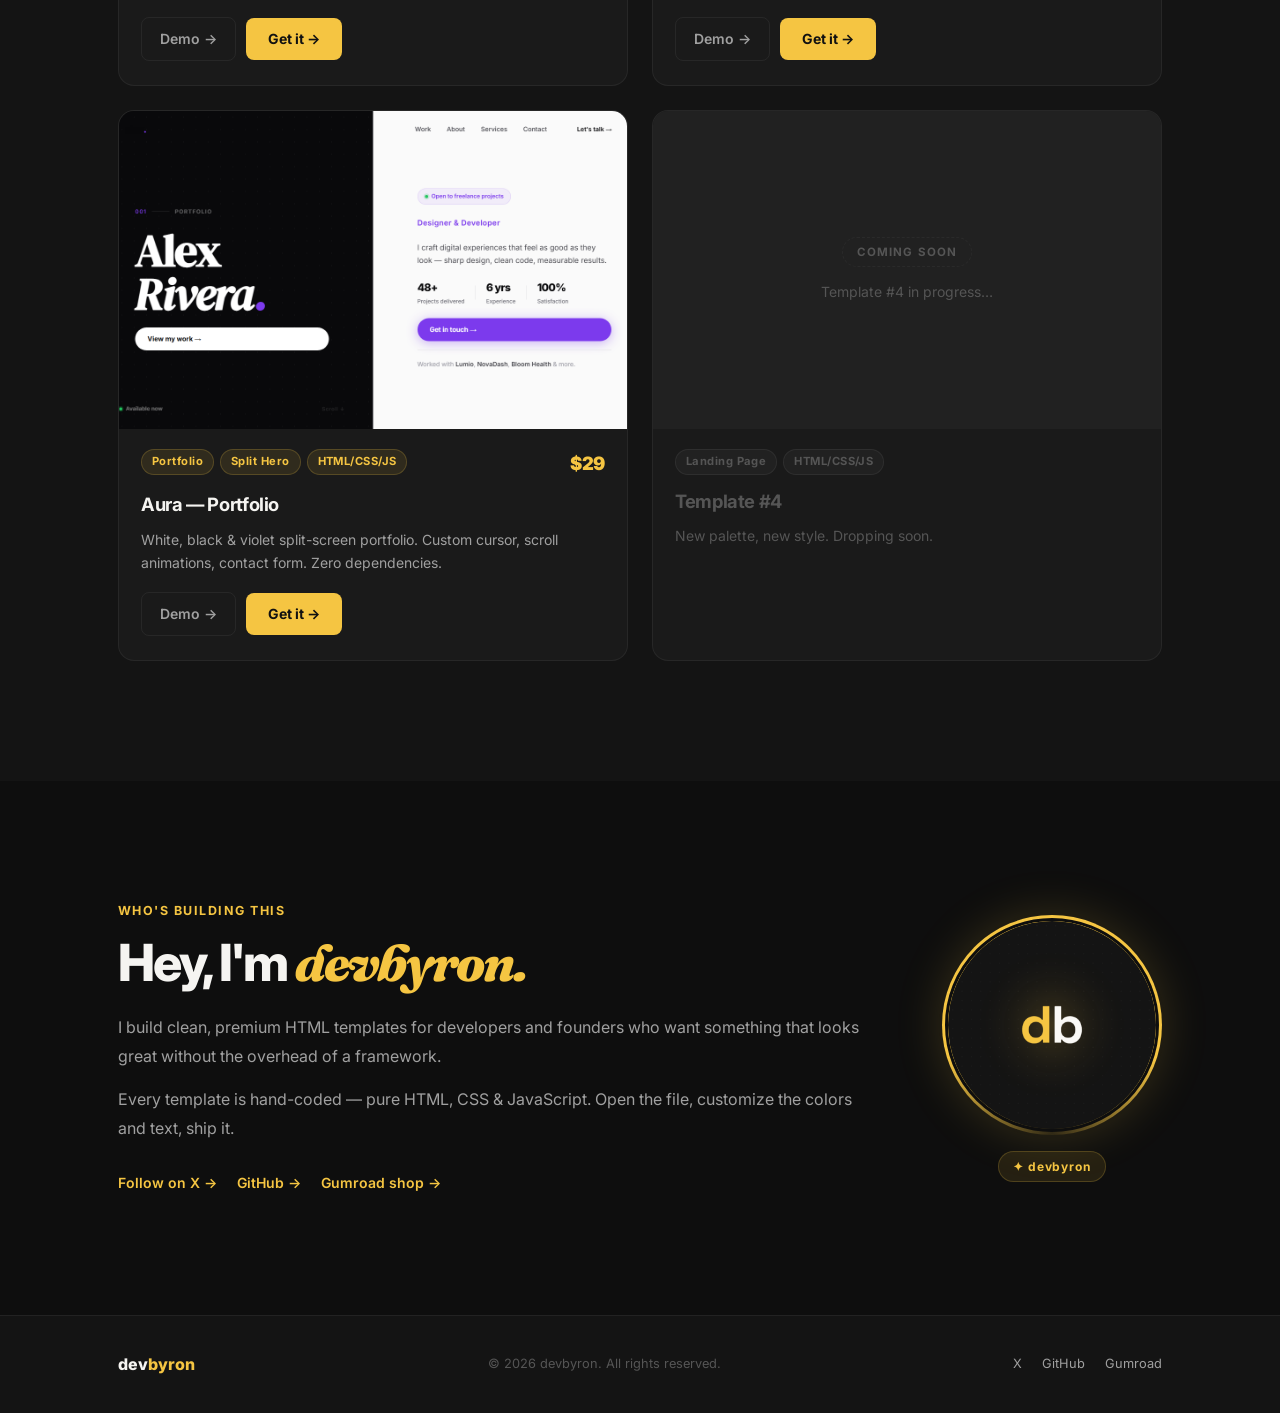
==== commit b5a1787f: "Rebuild portfolio — 3 templates with live demos and screenshots" ====
--- a/index.html
+++ b/index.html
@@ -54,8 +54,8 @@
     </div>
     <div class="hero-stats">
       <div class="hero-stat">
-        <span class="stat-num">1</span>
-        <span class="stat-label">Template</span>
+        <span class="stat-num">3</span>
+        <span class="stat-label">Templates</span>
       </div>
       <div class="hero-divider"></div>
       <div class="hero-stat">
@@ -83,11 +83,11 @@
 
       <!-- Card 1 — Nexora -->
       <article class="template-card">
-        <a href="https://devbyron.gumroad.com/l/nexora" target="_blank" class="card-thumb-wrap">
+        <a href="https://nexora-devbyron.netlify.app" target="_blank" class="card-thumb-wrap">
           <div class="card-thumb">
             <img src="img/nexora.png" alt="Nexora — Dark SaaS Template">
             <div class="card-overlay">
-              <span class="overlay-label">Get it →</span>
+              <span class="overlay-label">Live demo →</span>
             </div>
           </div>
         </a>
@@ -102,7 +102,66 @@
           </div>
           <h3 class="card-title">Nexora — Dark SaaS</h3>
           <p class="card-desc">Dark charcoal & yellow landing page. 10 sections, scroll animations, FAQ, pricing. Zero dependencies.</p>
-          <a href="https://devbyron.gumroad.com/l/nexora" target="_blank" class="btn-buy">Get it →</a>
+          <div class="card-actions">
+            <a href="https://nexora-devbyron.netlify.app" target="_blank" class="btn-demo">Demo →</a>
+            <a href="https://devbyron.gumroad.com/l/nexora" target="_blank" class="btn-buy">Get it →</a>
+          </div>
+        </div>
+      </article>
+
+      <!-- Card 2 — Solara -->
+      <article class="template-card">
+        <a href="https://solara-devbyron.netlify.app" target="_blank" class="card-thumb-wrap">
+          <div class="card-thumb">
+            <img src="img/solara.png" alt="Solara — Warm Agency Template">
+            <div class="card-overlay">
+              <span class="overlay-label">Live demo →</span>
+            </div>
+          </div>
+        </a>
+        <div class="card-body">
+          <div class="card-top">
+            <div class="card-tags">
+              <span class="tag">Warm Theme</span>
+              <span class="tag">Agency</span>
+              <span class="tag">HTML/CSS/JS</span>
+            </div>
+            <div class="card-price">$29</div>
+          </div>
+          <h3 class="card-title">Solara — Warm Agency</h3>
+          <p class="card-desc">Beige & burnt orange editorial template. 8 sections, bento grid, pricing, FAQ. Zero dependencies.</p>
+          <div class="card-actions">
+            <a href="https://solara-devbyron.netlify.app" target="_blank" class="btn-demo">Demo →</a>
+            <a href="https://devbyron.gumroad.com/l/solara" target="_blank" class="btn-buy">Get it →</a>
+          </div>
+        </div>
+      </article>
+
+      <!-- Card 3 — Aura -->
+      <article class="template-card">
+        <a href="https://aura-devbyron.netlify.app" target="_blank" class="card-thumb-wrap">
+          <div class="card-thumb">
+            <img src="img/aura.png" alt="Aura — Portfolio Template">
+            <div class="card-overlay">
+              <span class="overlay-label">Live demo →</span>
+            </div>
+          </div>
+        </a>
+        <div class="card-body">
+          <div class="card-top">
+            <div class="card-tags">
+              <span class="tag">Portfolio</span>
+              <span class="tag">Split Hero</span>
+              <span class="tag">HTML/CSS/JS</span>
+            </div>
+            <div class="card-price">$29</div>
+          </div>
+          <h3 class="card-title">Aura — Portfolio</h3>
+          <p class="card-desc">White, black & violet split-screen portfolio. Custom cursor, scroll animations, contact form. Zero dependencies.</p>
+          <div class="card-actions">
+            <a href="https://aura-devbyron.netlify.app" target="_blank" class="btn-demo">Demo →</a>
+            <a href="https://devbyron.gumroad.com/l/aura" target="_blank" class="btn-buy">Get it →</a>
+          </div>
         </div>
       </article>
 
@@ -111,7 +170,7 @@
         <div class="card-thumb card-thumb--soon">
           <div class="soon-content">
             <span class="soon-badge">Coming soon</span>
-            <p class="soon-text">Next template in progress…</p>
+            <p class="soon-text">Template #4 in progress…</p>
           </div>
         </div>
         <div class="card-body">
@@ -121,7 +180,7 @@
               <span class="tag tag--dim">HTML/CSS/JS</span>
             </div>
           </div>
-          <h3 class="card-title card-title--dim">Template #2</h3>
+          <h3 class="card-title card-title--dim">Template #4</h3>
           <p class="card-desc card-desc--dim">New palette, new style. Dropping soon.</p>
         </div>
       </article>
--- a/style.css
+++ b/style.css
@@ -442,6 +442,27 @@
 }
 .card-desc--dim { color: var(--text-3); }
 
+.card-actions {
+  display: flex;
+  gap: 10px;
+  align-items: center;
+}
+.btn-demo {
+  display: inline-block;
+  background: transparent;
+  color: var(--text-2);
+  font-size: .875rem;
+  font-weight: 600;
+  text-decoration: none;
+  padding: 10px 18px;
+  border-radius: 8px;
+  border: 1px solid var(--border);
+  transition: border-color .2s, color .2s;
+}
+.btn-demo:hover {
+  border-color: var(--yellow);
+  color: var(--yellow);
+}
 .btn-buy {
   display: inline-block;
   background: var(--yellow);
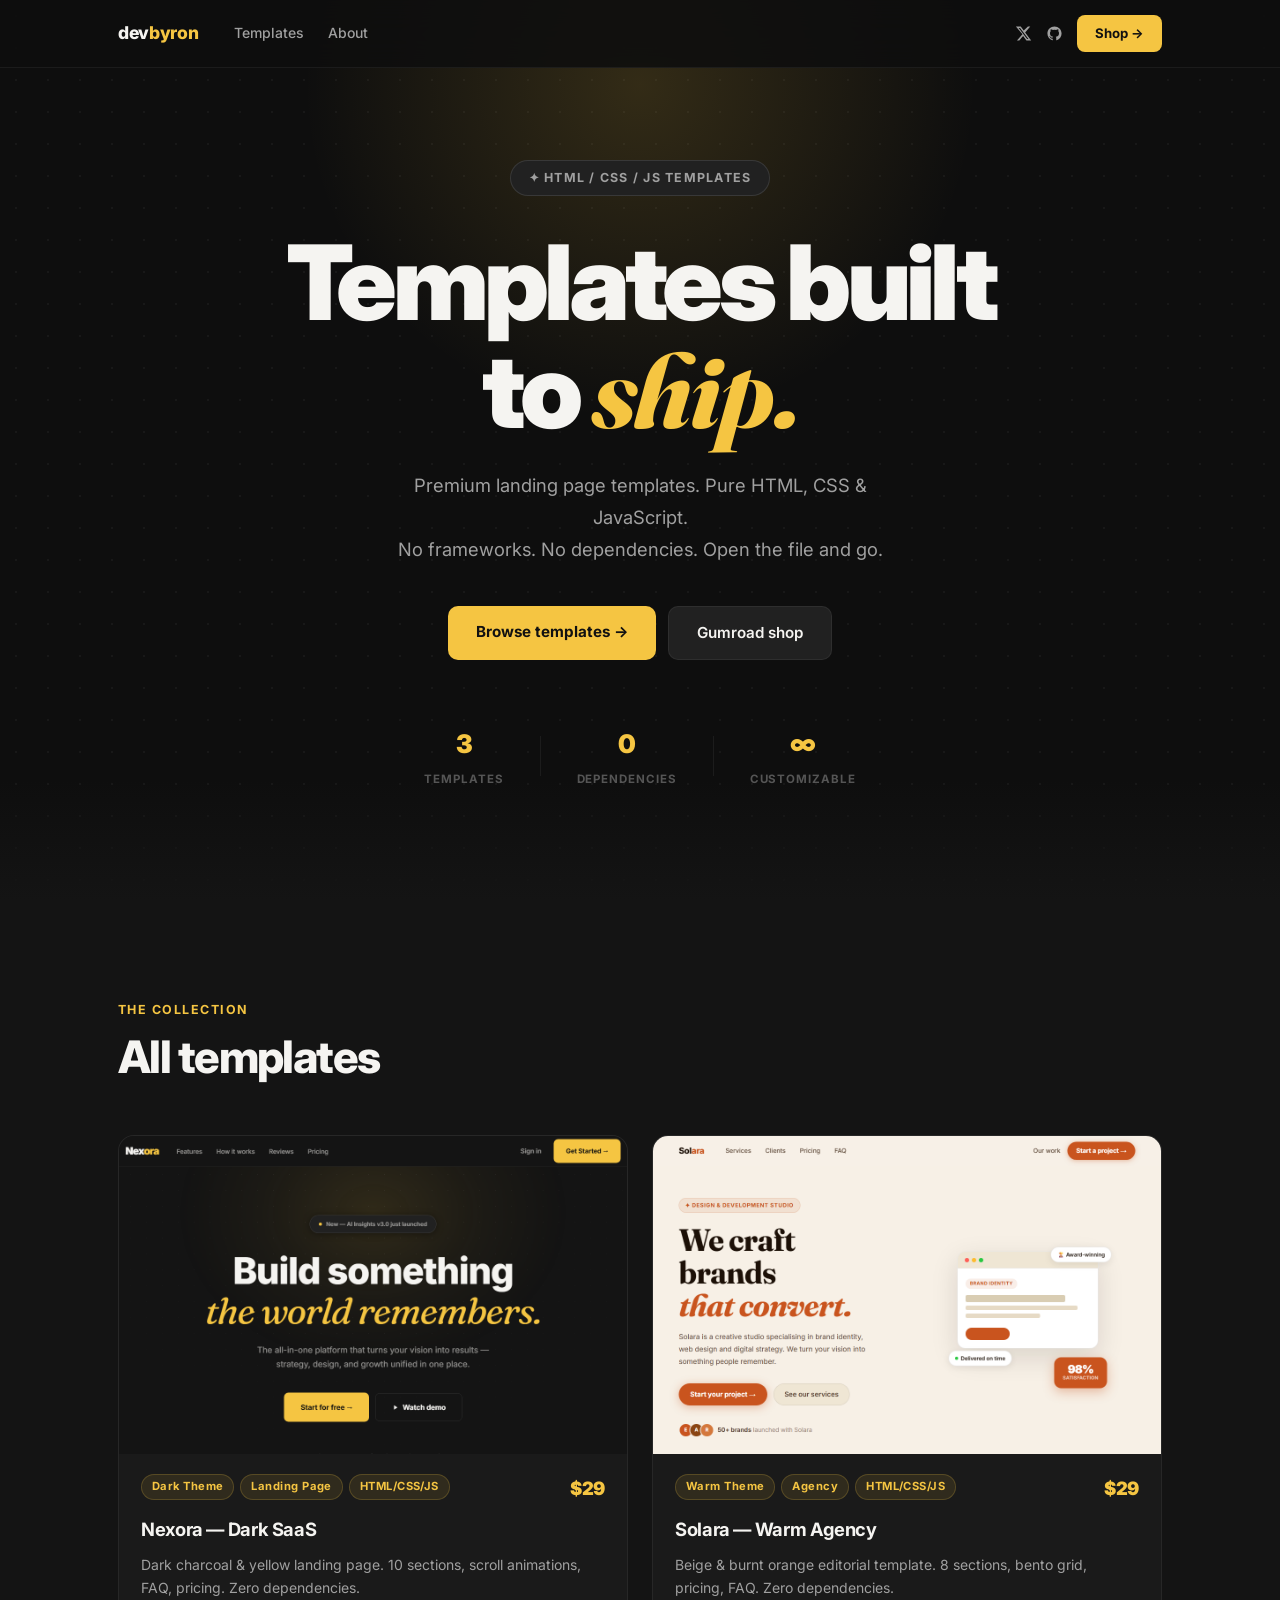
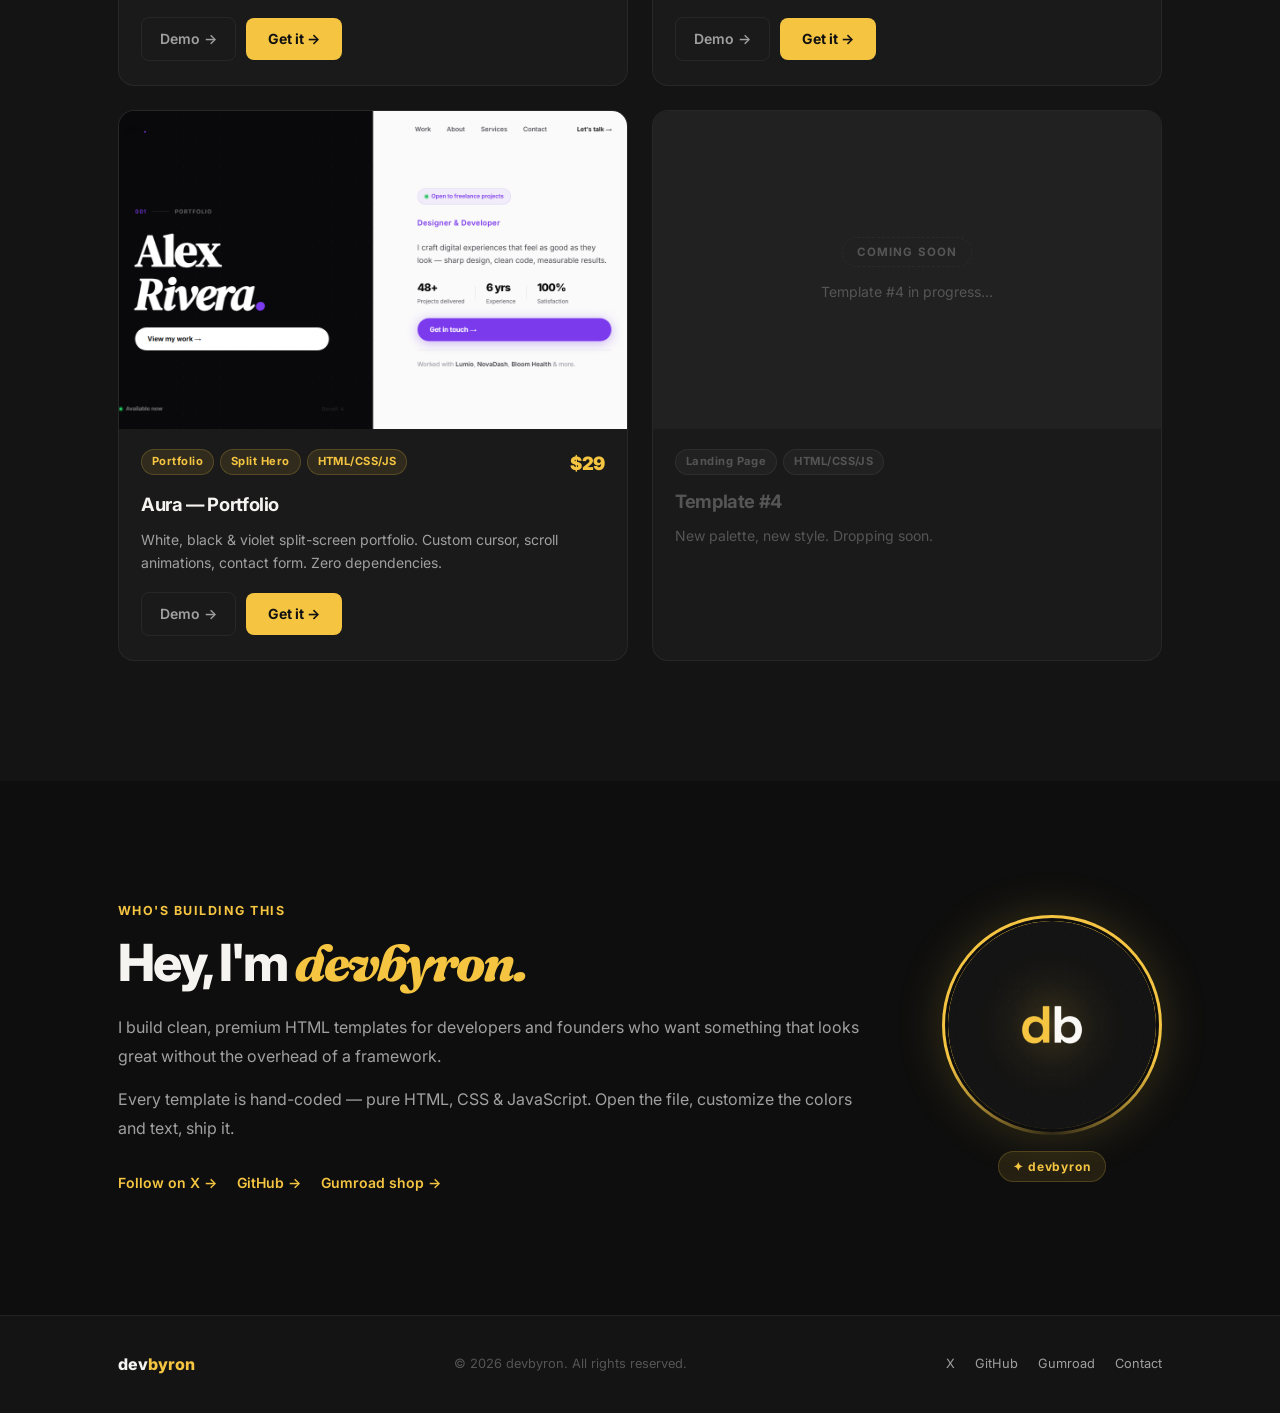
==== commit 5b0f858a: "Add contact email link to footer Co-Authored-By: Claude Sonnet 4.6 <noreply@anthropic.com>" ====
--- a/index.html
+++ b/index.html
@@ -224,6 +224,7 @@
         <a href="https://x.com/devbyron_" target="_blank">X</a>
         <a href="https://github.com/itsdevbyron" target="_blank">GitHub</a>
         <a href="https://devbyron.gumroad.com" target="_blank">Gumroad</a>
+        <a href="mailto:devbyron1@gmail.com">Contact</a>
       </div>
     </div>
   </div>
